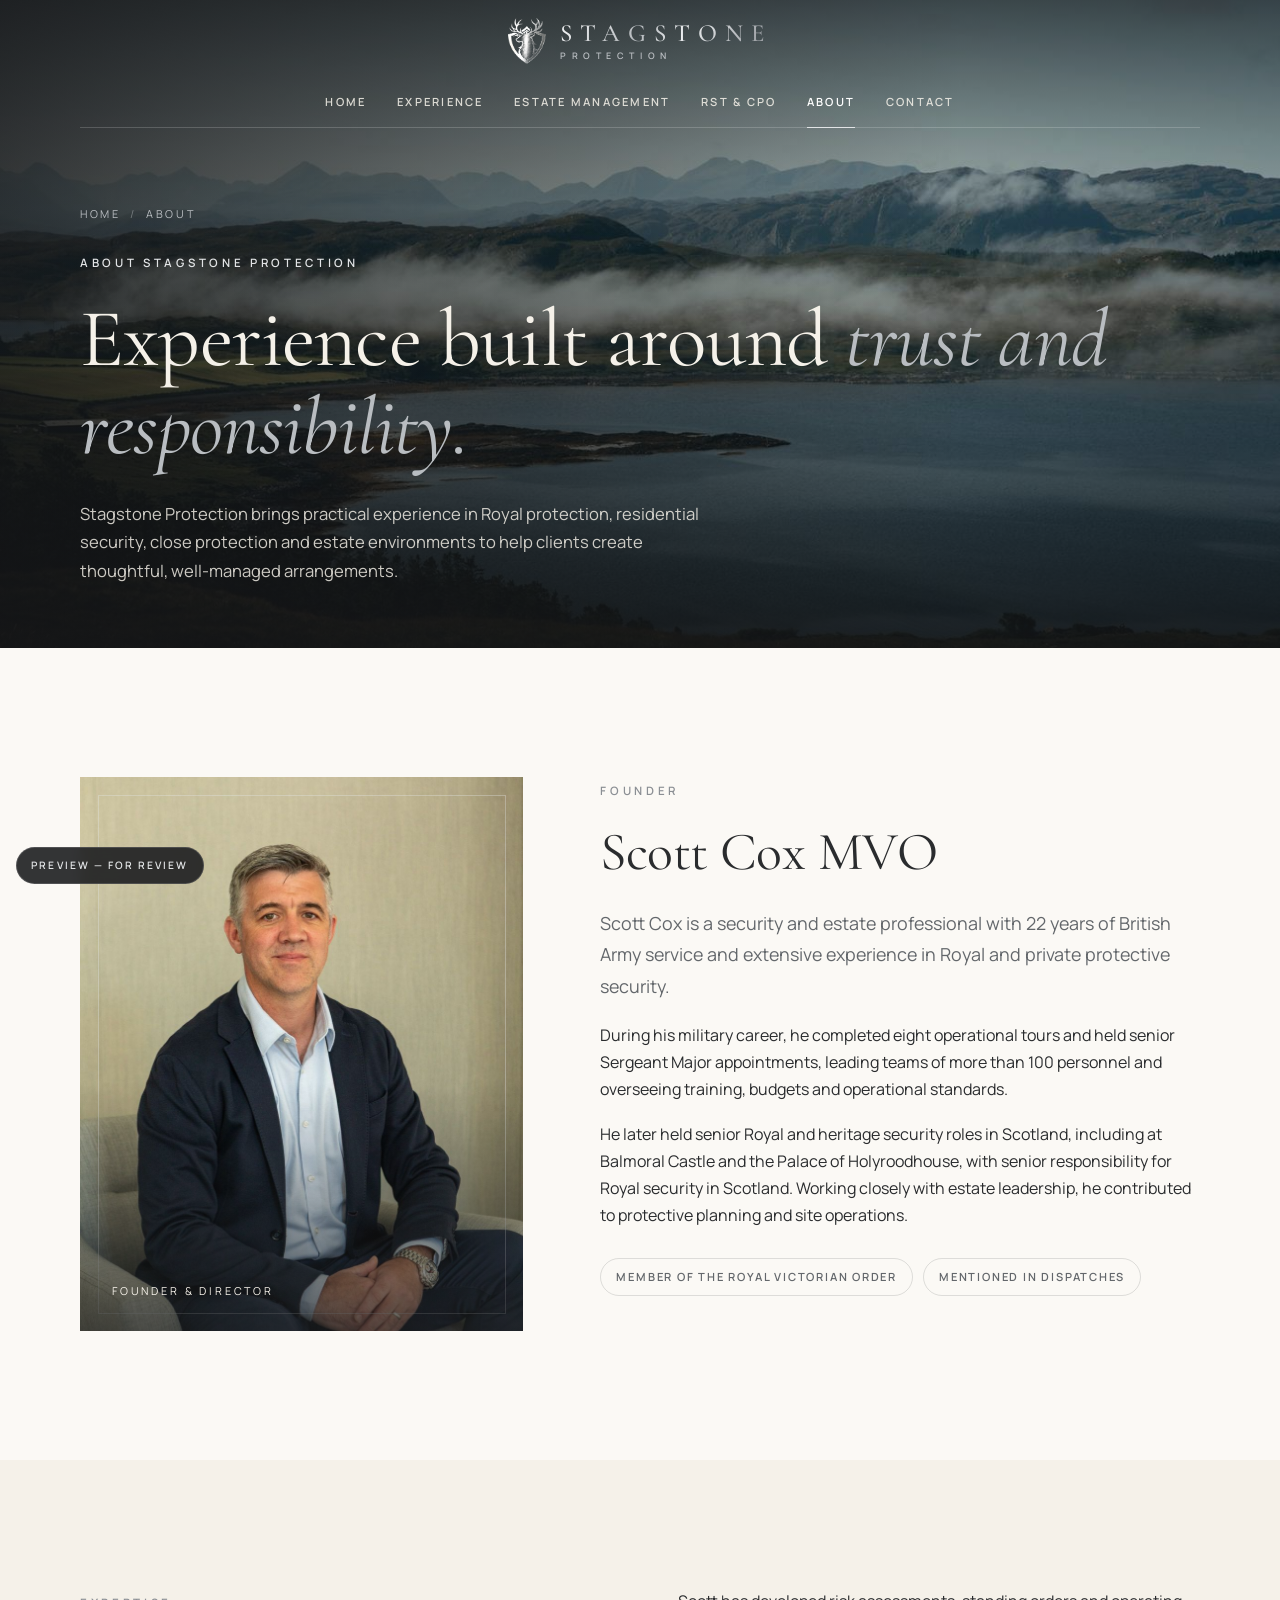
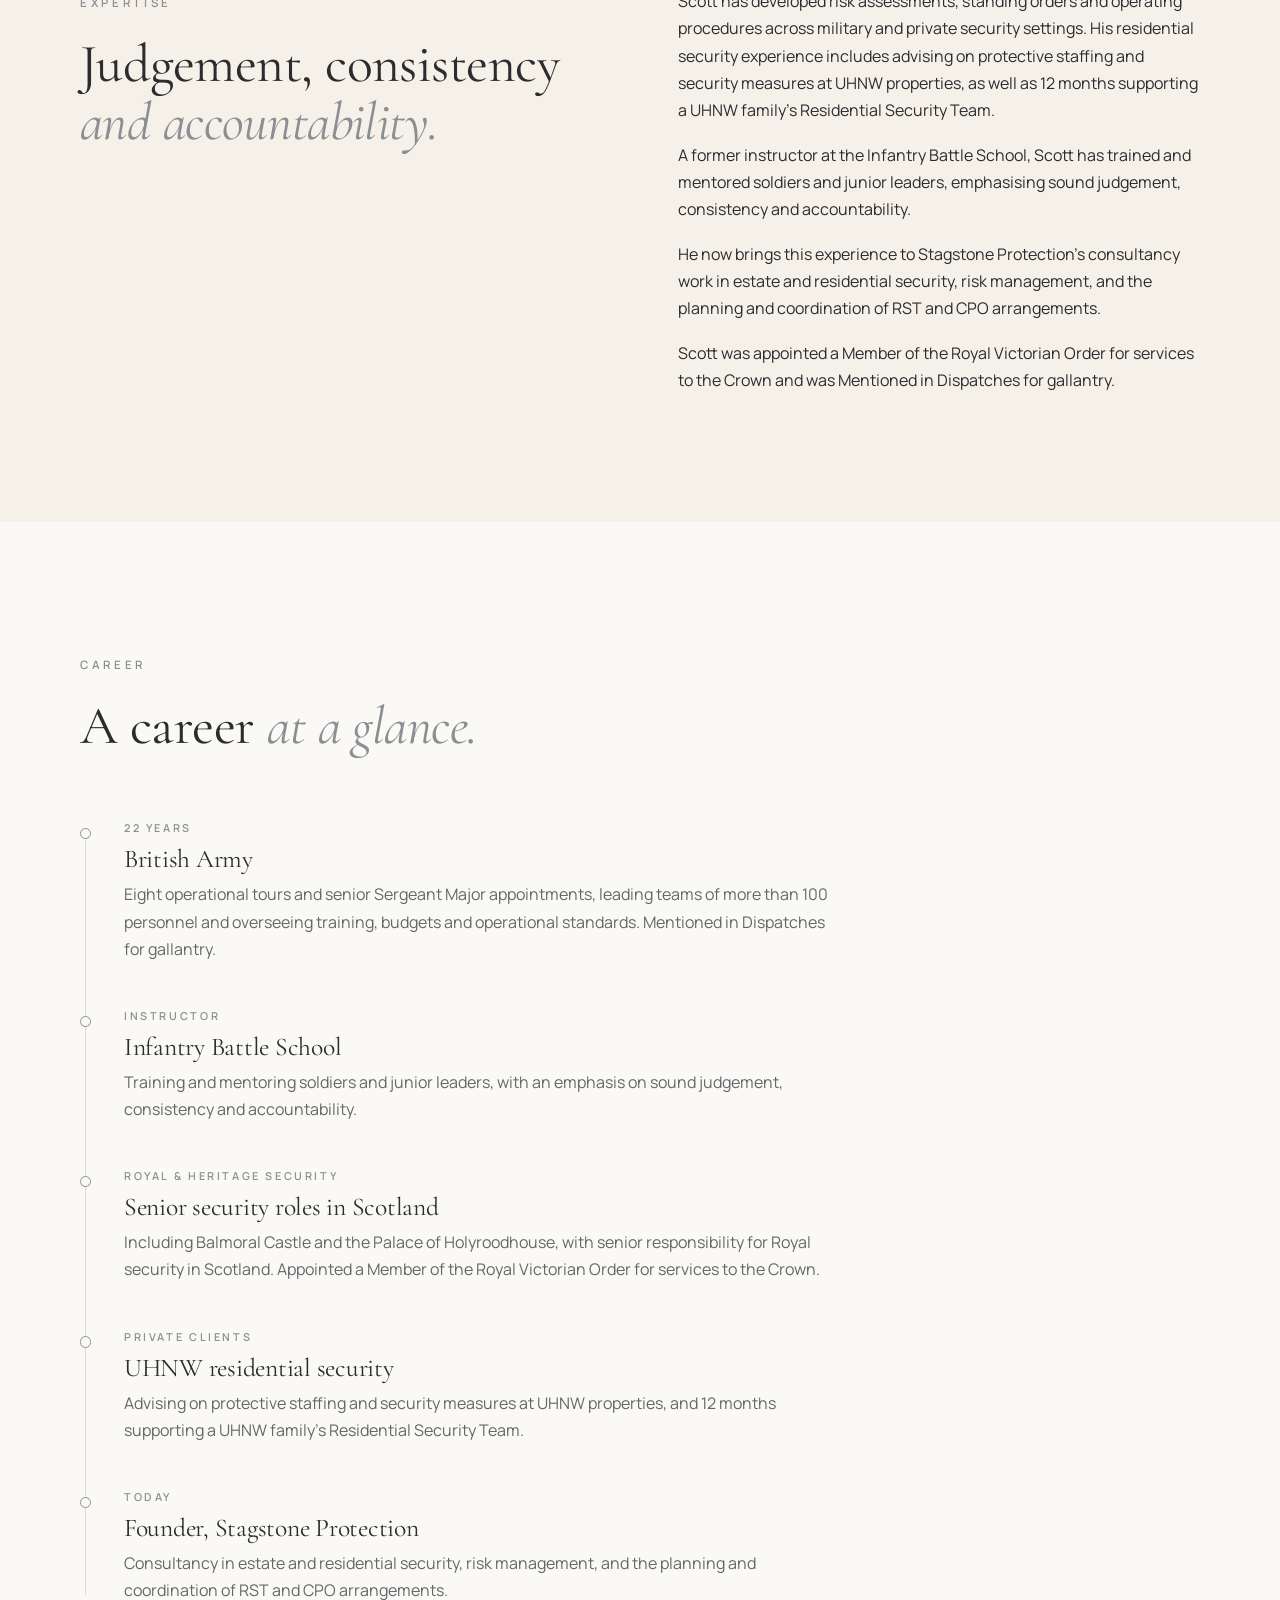
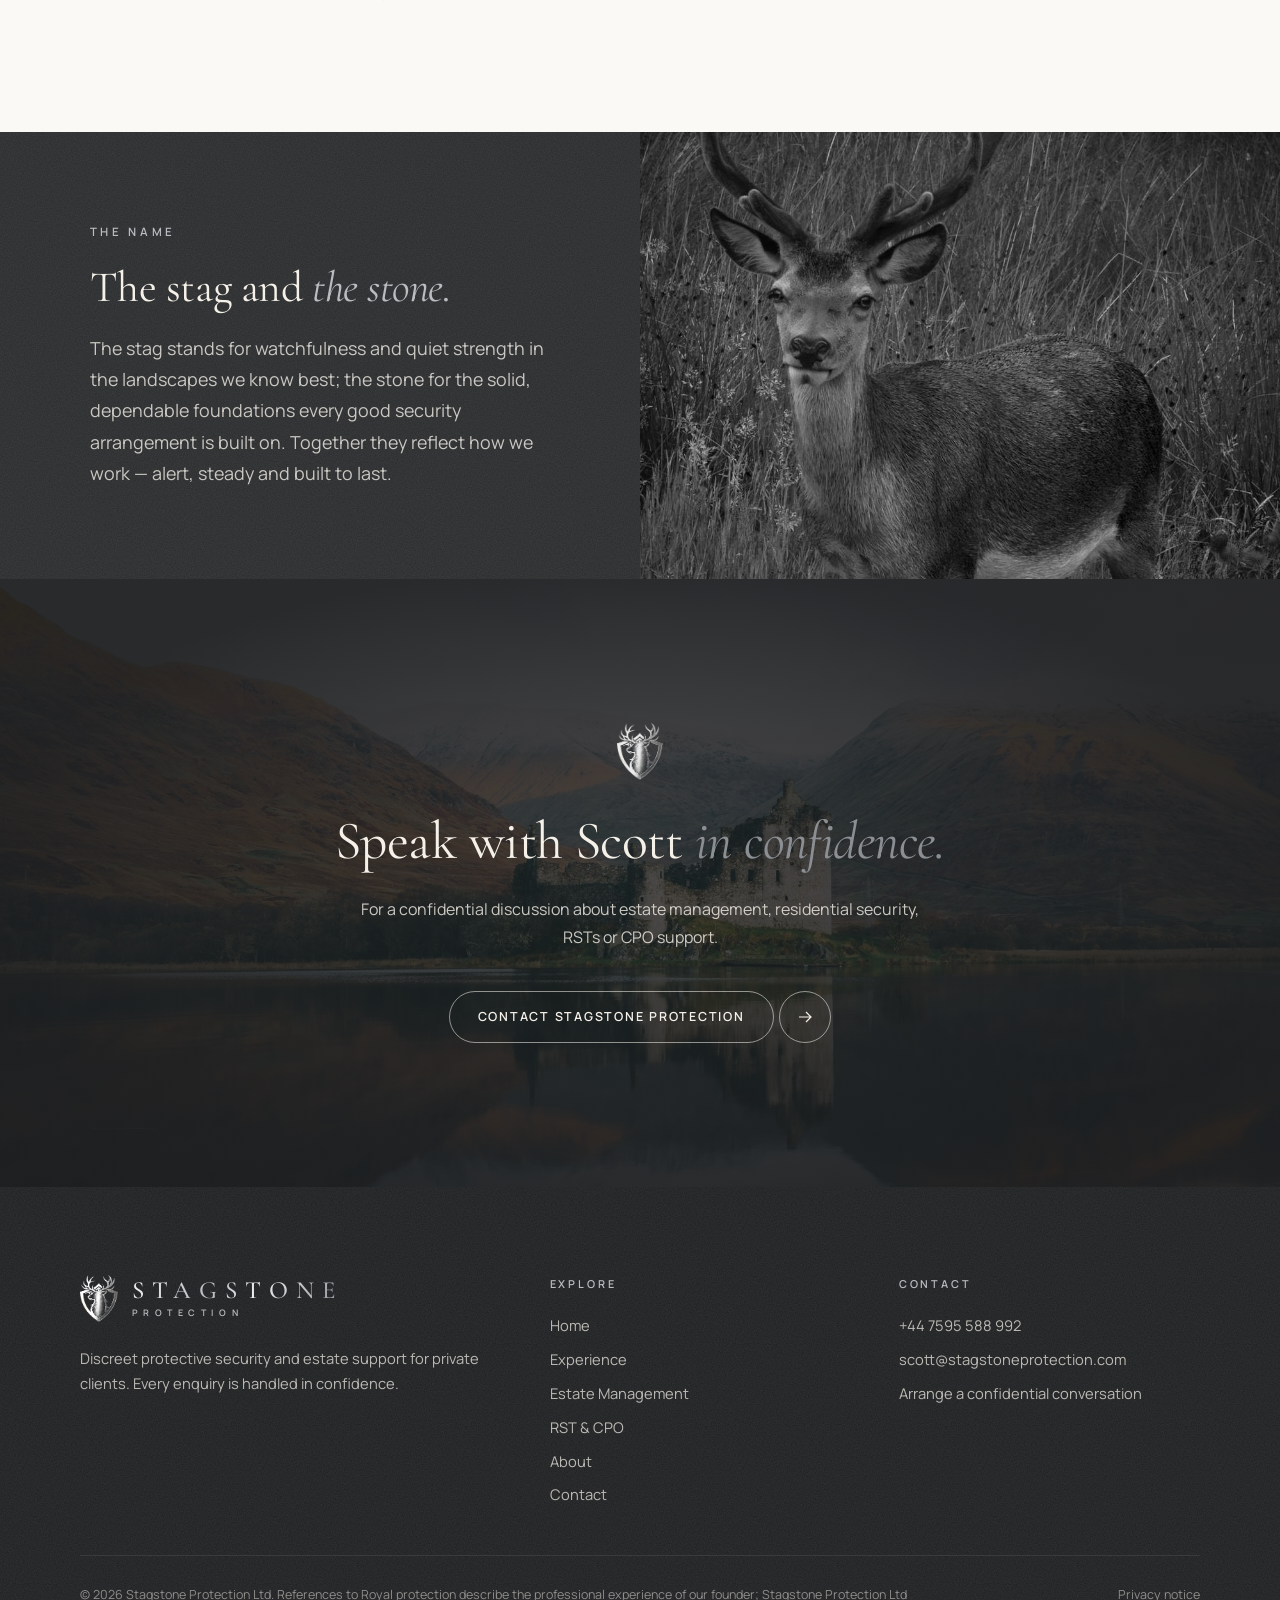
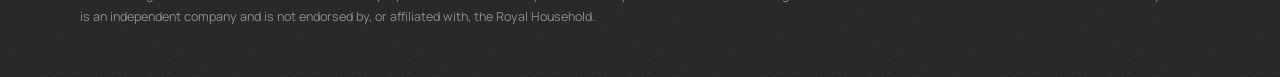
==== about/index.html @ ab77f959 "Stagstone Protection website - initial preview Static, no-build site: Home, Experience, Estate Manag" ====
<!doctype html>
<html lang="en-GB" data-root="../" data-page="about">
<head>
  <meta charset="utf-8">
  <meta name="viewport" content="width=device-width, initial-scale=1">
  <title>About Scott Cox MVO, Founder | Stagstone Protection</title>
  <meta name="description" content="Scott Cox MVO founded Stagstone Protection after 22 years of British Army service and senior Royal and heritage security roles in Scotland.">
  <meta name="robots" content="noindex, nofollow"><!-- preview only: remove at launch -->
  <link rel="canonical" href="https://stagstoneprotection.com/about/">
  <meta name="theme-color" content="#1d1f21">
  <meta property="og:title" content="About | Stagstone Protection">
  <meta property="og:image" content="../assets/img/scott-cox.jpg">
  <link rel="icon" type="image/png" sizes="32x32" href="../assets/img/favicon-32.png">
  <link rel="apple-touch-icon" href="../assets/img/apple-touch-icon.png">
  <link rel="stylesheet" href="../assets/css/styles.css">
  <script src="../assets/js/site.js" defer></script>
</head>
<body>
<main id="main">

  <section class="page-hero">
    <div class="page-hero__media"><img src="../assets/img/highland-loch.jpg" alt="Mist lying over a Highland loch and hills" width="1400" height="935" fetchpriority="high"></div>
    <div class="container page-hero__content">
      <ol class="breadcrumb"><li><a href="../">Home</a></li><li>About</li></ol>
      <span class="eyebrow">About Stagstone Protection</span>
      <h1>Experience built around <em>trust and responsibility.</em></h1>
      <p>Stagstone Protection brings practical experience in Royal protection, residential security, close protection and estate environments to help clients create thoughtful, well-managed arrangements.</p>
    </div>
  </section>

  <!-- FOUNDER -->
  <section class="section" aria-labelledby="founder-title">
    <div class="container founder">
      <div class="founder__visual founder__visual--portrait reveal">
        <img class="founder__photo" src="../assets/img/scott-cox.jpg" alt="Portrait of Scott Cox MVO, founder of Stagstone Protection" width="896" height="1344" loading="lazy">
        <span class="founder__caption">Founder &amp; Director</span>
      </div>
      <div class="reveal" data-delay="1">
        <span class="eyebrow">Founder</span>
        <h2 id="founder-title">Scott Cox MVO</h2>
        <p class="lead">Scott Cox is a security and estate professional with 22 years of British Army service and extensive experience in Royal and private protective security.</p>
        <p>During his military career, he completed eight operational tours and held senior Sergeant Major appointments, leading teams of more than 100 personnel and overseeing training, budgets and operational standards.</p>
        <p>He later held senior Royal and heritage security roles in Scotland, including at Balmoral Castle and the Palace of Holyroodhouse, with senior responsibility for Royal security in Scotland. Working closely with estate leadership, he contributed to protective planning and site operations.</p>
        <ul class="honours" aria-label="Honours">
          <li>Member of the Royal Victorian Order</li>
          <li>Mentioned in Dispatches</li>
        </ul>
      </div>
    </div>
  </section>

  <section class="section section--ivory">
    <div class="container grid-2">
      <div class="reveal">
        <span class="eyebrow">Expertise</span>
        <h2>Judgement, consistency <em>and accountability.</em></h2>
      </div>
      <div class="reveal" data-delay="1">
        <p>Scott has developed risk assessments, standing orders and operating procedures across military and private security settings. His residential security experience includes advising on protective staffing and security measures at UHNW properties, as well as 12 months supporting a UHNW family’s Residential Security Team.</p>
        <p>A former instructor at the Infantry Battle School, Scott has trained and mentored soldiers and junior leaders, emphasising sound judgement, consistency and accountability.</p>
        <p>He now brings this experience to Stagstone Protection’s consultancy work in estate and residential security, risk management, and the planning and coordination of RST and CPO arrangements.</p>
        <p>Scott was appointed a Member of the Royal Victorian Order for services to the Crown and was Mentioned in Dispatches for gallantry.</p>
      </div>
    </div>
  </section>

  <!-- CAREER -->
  <section class="section" aria-labelledby="career-title">
    <div class="container">
      <div class="section-head reveal">
        <span class="eyebrow">Career</span>
        <h2 id="career-title">A career <em>at a glance.</em></h2>
      </div>
      <ol class="timeline">
        <li class="reveal">
          <span class="timeline__tag">22 years</span>
          <h3>British Army</h3>
          <p>Eight operational tours and senior Sergeant Major appointments, leading teams of more than 100 personnel and overseeing training, budgets and operational standards. Mentioned in Dispatches for gallantry.</p>
        </li>
        <li class="reveal">
          <span class="timeline__tag">Instructor</span>
          <h3>Infantry Battle School</h3>
          <p>Training and mentoring soldiers and junior leaders, with an emphasis on sound judgement, consistency and accountability.</p>
        </li>
        <li class="reveal">
          <span class="timeline__tag">Royal &amp; heritage security</span>
          <h3>Senior security roles in Scotland</h3>
          <p>Including Balmoral Castle and the Palace of Holyroodhouse, with senior responsibility for Royal security in Scotland. Appointed a Member of the Royal Victorian Order for services to the Crown.</p>
        </li>
        <li class="reveal">
          <span class="timeline__tag">Private clients</span>
          <h3>UHNW residential security</h3>
          <p>Advising on protective staffing and security measures at UHNW properties, and 12 months supporting a UHNW family’s Residential Security Team.</p>
        </li>
        <li class="reveal">
          <span class="timeline__tag">Today</span>
          <h3>Founder, Stagstone Protection</h3>
          <p>Consultancy in estate and residential security, risk management, and the planning and coordination of RST and CPO arrangements.</p>
        </li>
      </ol>
    </div>
  </section>

  <!-- THE NAME -->
  <section aria-labelledby="name-title">
    <div class="split split--reverse reveal">
      <div class="split__media"><img src="../assets/img/stag.jpg" alt="A red deer stag standing in long grass, in black and white" width="1000" height="1436" loading="lazy"></div>
      <div class="split__panel split__panel--dark on-dark">
        <span class="eyebrow">The name</span>
        <h2 id="name-title">The stag and <em>the stone.</em></h2>
        <p class="lead">The stag stands for watchfulness and quiet strength in the landscapes we know best; the stone for the solid, dependable foundations every good security arrangement is built on. Together they reflect how we work — alert, steady and built to last.</p>
      </div>
    </div>
  </section>

  <section class="cta-band">
    <div class="cta-band__media"><img src="../assets/img/scottish-castle-loch.jpg" alt="" width="2000" height="1333" loading="lazy"></div>
    <div class="container reveal">
      <img class="cta-band__mark" src="../assets/img/stagstone-mark-light.png" alt="" width="210" height="258">
      <h2>Speak with Scott <em>in confidence.</em></h2>
      <p>For a confidential discussion about estate management, residential security, RSTs or CPO support.</p>
      <a class="btn btn--light" href="../contact/"><span class="btn__label">Contact Stagstone Protection</span></a>
    </div>
  </section>

</main>
</body>
</html>
---- assets/css/styles.css ----
/* ==========================================================================
   Stagstone Protection — site styles
   Palette: charcoal, ivory and silver (taken from the brand signature/cards)
   ========================================================================== */

/* ---------- Fonts (self-hosted, SIL Open Font Licence) ---------- */
@font-face { font-family: "Cormorant Garamond"; font-style: normal; font-weight: 400; font-display: swap; src: url("../fonts/cormorantgaramond-400-normal.woff2") format("woff2"); }
@font-face { font-family: "Cormorant Garamond"; font-style: normal; font-weight: 500; font-display: swap; src: url("../fonts/cormorantgaramond-500-normal.woff2") format("woff2"); }
@font-face { font-family: "Cormorant Garamond"; font-style: normal; font-weight: 600; font-display: swap; src: url("../fonts/cormorantgaramond-600-normal.woff2") format("woff2"); }
@font-face { font-family: "Cormorant Garamond"; font-style: italic; font-weight: 400; font-display: swap; src: url("../fonts/cormorantgaramond-400-italic.woff2") format("woff2"); }
@font-face { font-family: "Cormorant Garamond"; font-style: italic; font-weight: 500; font-display: swap; src: url("../fonts/cormorantgaramond-500-italic.woff2") format("woff2"); }
@font-face { font-family: "Manrope"; font-style: normal; font-weight: 300 700; font-display: swap; src: url("../fonts/manrope-300-700-normal.woff2") format("woff2"); }

/* ---------- Design tokens ---------- */
:root {
  --charcoal: #292b2d;        /* brand charcoal */
  --charcoal-deep: #1d1f21;
  --charcoal-soft: #34373a;
  --ivory: #f5f1e9;
  --ivory-deep: #ebe5d9;
  --paper: #fbf9f5;
  --silver: #b9bdc1;
  --silver-light: #e2e4e6;
  --silver-dark: #8b8f94;
  --text: #2a2c2e;
  --text-muted: #63676b;
  --line: rgba(41, 43, 45, 0.14);
  --line-light: rgba(255, 255, 255, 0.18);
  --silver-sheen: linear-gradient(120deg, #f4f5f6 0%, #b6babe 38%, #eceef0 58%, #8f9398 100%);
  /* Fine grain, echoing the textured charcoal card stock */
  --grain: url("data:image/svg+xml,%3Csvg xmlns='http://www.w3.org/2000/svg' width='240' height='240'%3E%3Cfilter id='n'%3E%3CfeTurbulence type='fractalNoise' baseFrequency='0.85' numOctaves='3' stitchTiles='stitch'/%3E%3CfeColorMatrix values='0 0 0 0 1 0 0 0 0 1 0 0 0 0 1 0.09 0 0 0 0'/%3E%3C/filter%3E%3Crect width='100%25' height='100%25' filter='url(%23n)'/%3E%3C/svg%3E");

  --serif: "Cormorant Garamond", "Iowan Old Style", Georgia, serif;
  --sans: "Manrope", "Segoe UI", system-ui, -apple-system, sans-serif;

  --container: 1200px;
  --gutter: clamp(1.25rem, 4vw, 2.5rem);
  --section: clamp(4.5rem, 10vw, 8.5rem);
  --radius: 2px;
  --ease: cubic-bezier(0.22, 0.61, 0.36, 1);
  --header-h: 116px;
}

/* ---------- Base ---------- */
*, *::before, *::after { box-sizing: border-box; }
html { -webkit-text-size-adjust: 100%; scroll-behavior: smooth; }
body {
  margin: 0;
  font-family: var(--sans);
  font-size: 1rem;
  line-height: 1.7;
  font-weight: 400;
  color: var(--text);
  background: var(--paper);
  -webkit-font-smoothing: antialiased;
  text-rendering: optimizeLegibility;
}
img { max-width: 100%; display: block; height: auto; }
a { color: inherit; text-decoration-thickness: 1px; text-underline-offset: 0.2em; }
p { margin: 0 0 1.1em; }
p:last-child { margin-bottom: 0; }
ul, ol { margin: 0; padding: 0; }
:focus-visible { outline: 2px solid var(--silver-dark); outline-offset: 3px; }

.skip-link {
  position: absolute; left: 1rem; top: -100px; z-index: 1000;
  background: var(--ivory); color: var(--charcoal); padding: 0.75rem 1rem;
}
.skip-link:focus { top: 1rem; }
.visually-hidden { position: absolute !important; width: 1px; height: 1px; overflow: hidden; clip: rect(0 0 0 0); white-space: nowrap; }

/* ---------- Typography ---------- */
h1, h2, h3, h4 {
  font-family: var(--serif);
  font-weight: 400;
  line-height: 1.08;
  letter-spacing: -0.01em;
  margin: 0 0 0.5em;
  color: inherit;
  font-variant-numeric: lining-nums;
}
.stat__value, .step::before, .feature__num, .timeline__tag, .contact-list a { font-variant-numeric: lining-nums; }
h1 { font-size: clamp(2.75rem, 6.4vw, 5.5rem); }
h2 { font-size: clamp(2.1rem, 4.2vw, 3.5rem); }
h3 { font-size: clamp(1.5rem, 2.2vw, 1.9rem); line-height: 1.2; }
h4 { font-size: 1.3rem; }
em, .accent { font-style: italic; }
h1 em, h2 em, h3 em { color: var(--silver-dark); }
.on-dark h1 em, .on-dark h2 em, .on-dark h3 em, .hero h1 em, .page-hero h1 em { color: var(--silver); }

.eyebrow {
  display: inline-block;
  font-family: var(--sans);
  font-size: 0.72rem;
  font-weight: 600;
  letter-spacing: 0.32em;
  text-transform: uppercase;
  color: var(--silver-dark);
  margin-bottom: 1.4rem;
}
.on-dark .eyebrow { color: var(--silver); }
.lead { font-size: clamp(1.08rem, 1.4vw, 1.2rem); line-height: 1.75; color: var(--text-muted); }
.on-dark .lead, .on-dark p { color: rgba(245, 241, 233, 0.78); }
.statement {
  font-family: var(--serif);
  font-size: clamp(1.75rem, 3.3vw, 2.75rem);
  line-height: 1.25;
  max-width: 22em;
  margin: 0 auto;
}
.statement em { color: var(--silver-dark); }

/* ---------- Layout ---------- */
.container { width: 100%; max-width: var(--container); margin: 0 auto; padding: 0 var(--gutter); }
.container--narrow { max-width: 860px; }
.section { padding: var(--section) 0; }
.section--tight { padding: calc(var(--section) * 0.6) 0; }
.section--ivory { background: var(--ivory); }
.section--dark { background: var(--grain), var(--charcoal); color: var(--ivory); }
.section--deep { background: var(--grain), var(--charcoal-deep); color: var(--ivory); }
.center { text-align: center; }
.section-head { max-width: 760px; margin-bottom: clamp(2.5rem, 5vw, 4rem); }
.section-head.center { margin-left: auto; margin-right: auto; }
.rule { width: 56px; height: 1px; background: var(--silver-dark); border: 0; margin: 2rem 0; }
.center .rule { margin-left: auto; margin-right: auto; }

/* ---------- Buttons ---------- */
.btn {
  --btn-fg: var(--charcoal);
  --btn-line: rgba(41, 43, 45, 0.45);
  display: inline-flex; align-items: center; gap: 0.35rem;
  font-family: var(--sans); font-size: 0.78rem; font-weight: 600; letter-spacing: 0.14em; text-transform: uppercase;
  color: var(--btn-fg); text-decoration: none; cursor: pointer;
  background: none; border: 0; padding: 0;
}
.btn__label {
  display: inline-flex; align-items: center; min-height: 52px; padding: 0 1.75rem;
  border: 1px solid var(--btn-line); border-radius: 999px;
  transition: background 0.35s var(--ease), color 0.35s var(--ease), border-color 0.35s var(--ease);
}
.btn__icon {
  display: inline-grid; place-items: center; width: 52px; height: 52px; flex: none;
  border: 1px solid var(--btn-line); border-radius: 50%;
  transition: transform 0.45s var(--ease), background 0.35s var(--ease), border-color 0.35s var(--ease);
}
.btn__icon svg { width: 14px; height: 14px; transition: transform 0.45s var(--ease); }
.btn:hover .btn__label, .btn:focus-visible .btn__label { background: var(--btn-fg); color: var(--paper); border-color: var(--btn-fg); }
.btn:hover .btn__icon svg, .btn:focus-visible .btn__icon svg { transform: rotate(-45deg); }
.btn--light { --btn-fg: var(--ivory); --btn-line: rgba(245, 241, 233, 0.55); }
.btn--light:hover .btn__label, .btn--light:focus-visible .btn__label { color: var(--charcoal); }
.btn--solid .btn__label { background: var(--charcoal); color: var(--ivory); border-color: var(--charcoal); }
.btn--solid:hover .btn__label { background: var(--charcoal-soft); }

.link-arrow {
  display: inline-flex; align-items: center; gap: 0.6rem;
  font-size: 0.75rem; font-weight: 600; letter-spacing: 0.18em; text-transform: uppercase; text-decoration: none;
}
.link-arrow svg { width: 13px; height: 13px; transition: transform 0.4s var(--ease); }
.link-arrow:hover svg { transform: translateX(4px); }

/* ---------- Header ---------- */
.site-header {
  position: fixed; inset: 0 0 auto 0; z-index: 100;
  color: var(--ivory);
  transition: background 0.45s var(--ease), box-shadow 0.45s var(--ease), transform 0.45s var(--ease);
}
.site-header__inner {
  max-width: var(--container); margin: 0 auto; padding: 1.1rem var(--gutter) 0;
  display: flex; flex-direction: column; align-items: center;
  transition: padding 0.45s var(--ease);
}
.brand { display: inline-flex; align-items: center; gap: 0.85rem; text-decoration: none; color: inherit; }
.brand__mark { width: 38px; height: auto; transition: width 0.45s var(--ease); }
.brand__text { display: flex; flex-direction: column; line-height: 1; }
.brand__name {
  font-family: var(--serif); font-size: 1.55rem; font-weight: 500; letter-spacing: 0.32em;
  background: var(--silver-sheen); -webkit-background-clip: text; background-clip: text; color: transparent;
}
.brand__sub { font-size: 0.56rem; font-weight: 600; letter-spacing: 0.62em; margin-top: 0.4rem; color: var(--silver); }

.primary-nav { width: 100%; margin-top: 0.9rem; border-bottom: 1px solid var(--line-light); transition: margin 0.45s var(--ease), border-color 0.45s var(--ease); }
.primary-nav ul { list-style: none; display: flex; justify-content: center; gap: clamp(1rem, 2.4vw, 2.4rem); }
.primary-nav a {
  position: relative; display: block; padding: 0.85rem 0 1rem;
  font-size: 0.7rem; font-weight: 600; letter-spacing: 0.2em; text-transform: uppercase; text-decoration: none;
  color: rgba(245, 241, 233, 0.86); transition: color 0.3s;
}
.primary-nav a::after {
  content: ""; position: absolute; left: 0; right: 0; bottom: -1px; height: 1px;
  background: var(--silver-light); transform: scaleX(0); transition: transform 0.4s var(--ease);
}
.primary-nav a:hover, .primary-nav a[aria-current="page"] { color: #fff; }
.primary-nav a:hover::after, .primary-nav a[aria-current="page"]::after { transform: scaleX(1); }

.site-header.is-scrolled { background: rgba(29, 31, 33, 0.96); box-shadow: 0 1px 0 rgba(255,255,255,0.06); backdrop-filter: blur(10px); }
.site-header.is-scrolled .site-header__inner { padding-top: 0.7rem; }
.site-header.is-scrolled .brand__mark { width: 30px; }
.site-header.is-scrolled .primary-nav { margin-top: 0.4rem; border-color: transparent; }
.site-header.is-scrolled .primary-nav a { padding: 0.6rem 0 0.8rem; }

.nav-toggle {
  display: none; position: absolute; right: var(--gutter); top: 1.35rem;
  width: 46px; height: 46px; border-radius: 50%; border: 1px solid var(--line-light);
  background: transparent; color: inherit; cursor: pointer;
}
.nav-toggle span { display: block; width: 18px; height: 1px; background: currentColor; margin: 5px auto; transition: transform 0.35s var(--ease), opacity 0.2s; }
.nav-open .nav-toggle span:nth-child(1) { transform: translateY(6px) rotate(45deg); }
.nav-open .nav-toggle span:nth-child(2) { opacity: 0; }
.nav-open .nav-toggle span:nth-child(3) { transform: translateY(-6px) rotate(-45deg); }

@media (max-width: 960px) {
  .site-header__inner { flex-direction: row; justify-content: space-between; padding-top: 1rem; padding-bottom: 1rem; }
  .site-header.is-scrolled .site-header__inner { padding-bottom: 0.7rem; }
  .brand__name { font-size: 1.25rem; letter-spacing: 0.26em; }
  .brand__sub { font-size: 0.5rem; letter-spacing: 0.5em; }
  .nav-toggle { display: block; position: static; }
  .primary-nav {
    position: fixed; inset: 0; z-index: -1; margin: 0; border: 0;
    background: var(--charcoal-deep);
    display: grid; place-items: center;
    opacity: 0; visibility: hidden; transition: opacity 0.4s var(--ease), visibility 0.4s;
  }
  .primary-nav ul { flex-direction: column; align-items: center; gap: 0.4rem; }
  .primary-nav a { font-family: var(--serif); font-size: 2rem; font-weight: 400; letter-spacing: 0.01em; text-transform: none; padding: 0.4rem 0 !important; }
  .primary-nav a::after { display: none; }
  .nav-open .primary-nav { opacity: 1; visibility: visible; }
  .nav-open { overflow: hidden; }
  .nav-open .site-header { background: transparent; box-shadow: none; backdrop-filter: none; }
}

/* ---------- Hero (home) ---------- */
.hero {
  position: relative; min-height: 100svh; display: flex; align-items: flex-end;
  color: var(--ivory); overflow: hidden; background: var(--charcoal-deep);
}
.hero__media, .page-hero__media { position: absolute; inset: 0; }
.hero__media img, .page-hero__media img { width: 100%; height: 100%; object-fit: cover; }
.hero__media img { animation: slow-zoom 22s var(--ease) both; }
.hero::after, .page-hero::after {
  content: ""; position: absolute; inset: 0;
  background:
    linear-gradient(180deg, rgba(20,21,23,0.72) 0%, rgba(20,21,23,0.18) 32%, rgba(20,21,23,0.25) 55%, rgba(20,21,23,0.88) 100%),
    linear-gradient(90deg, rgba(20,21,23,0.78) 0%, rgba(20,21,23,0.35) 45%, rgba(20,21,23,0) 75%);
}
.hero .eyebrow, .page-hero .eyebrow { color: var(--silver-light); }
.hero__content {
  position: relative; z-index: 1; width: 100%;
  padding-top: calc(var(--header-h) + 3rem); padding-bottom: clamp(3.5rem, 9vh, 6.5rem);
  display: grid; grid-template-columns: minmax(0, 1fr) auto; align-items: end; gap: 2.5rem;
}
.hero h1 { max-width: 13em; margin-bottom: 0.4em; }
.hero__text { max-width: 36rem; font-size: clamp(1rem, 1.3vw, 1.12rem); color: rgba(245, 241, 233, 0.82); margin-bottom: 2.4rem; }
.hero__scroll {
  display: flex; flex-direction: column; align-items: center; gap: 0.8rem;
  font-size: 0.62rem; letter-spacing: 0.3em; text-transform: uppercase; color: rgba(245,241,233,0.7); text-decoration: none;
  writing-mode: vertical-rl;
}
.hero__scroll::after { content: ""; width: 1px; height: 64px; background: linear-gradient(var(--silver), transparent); animation: scroll-cue 2.4s var(--ease) infinite; }
@keyframes slow-zoom { from { transform: scale(1.12); } to { transform: scale(1); } }
@keyframes scroll-cue { 0% { transform: scaleY(0); transform-origin: top; } 50% { transform: scaleY(1); transform-origin: top; } 51% { transform-origin: bottom; } 100% { transform: scaleY(0); transform-origin: bottom; } }
@media (max-width: 720px) { .hero__scroll { display: none; } .hero__content { grid-template-columns: 1fr; } }

/* ---------- Page hero (inner pages) ---------- */
.page-hero {
  position: relative; min-height: clamp(460px, 72vh, 720px);
  display: flex; align-items: flex-end; color: var(--ivory); background: var(--charcoal-deep); overflow: hidden;
}
.page-hero__content { position: relative; z-index: 1; width: 100%; padding-top: calc(var(--header-h) + 3rem); padding-bottom: clamp(3rem, 7vh, 5rem); }
.page-hero h1 { max-width: 14em; margin-bottom: 0.35em; }
.page-hero p { max-width: 40rem; color: rgba(245, 241, 233, 0.82); font-size: clamp(1rem, 1.3vw, 1.12rem); }
.breadcrumb { list-style: none; display: flex; gap: 0.6rem; font-size: 0.68rem; letter-spacing: 0.24em; text-transform: uppercase; color: var(--silver); margin-bottom: 1.5rem; }
.breadcrumb a { text-decoration: none; }
.breadcrumb a:hover { color: #fff; }
.breadcrumb li + li::before { content: "/"; margin-right: 0.6rem; opacity: 0.5; }

/* ---------- Credentials strip ---------- */
.stats { display: grid; grid-template-columns: repeat(4, 1fr); border-top: 1px solid var(--line); border-bottom: 1px solid var(--line); margin-top: clamp(3rem, 6vw, 5rem); }
.stat { padding: 2rem 1.25rem; text-align: center; }
.stat + .stat { border-left: 1px solid var(--line); }
.stat__value { display: block; font-family: var(--serif); font-size: clamp(2.4rem, 4.5vw, 3.6rem); line-height: 1; color: var(--charcoal); }
.stat__label { display: block; margin-top: 0.75rem; font-size: 0.7rem; font-weight: 600; letter-spacing: 0.2em; text-transform: uppercase; color: var(--text-muted); }
@media (max-width: 760px) { .stats { grid-template-columns: repeat(2, 1fr); } .stat:nth-child(3) { border-left: 0; } .stat:nth-child(n+3) { border-top: 1px solid var(--line); } }

/* ---------- Split (image + panel) ---------- */
.split { display: grid; grid-template-columns: 1fr 1fr; align-items: stretch; }
.split__media { position: relative; min-height: 420px; overflow: hidden; }
.split__media img { position: absolute; inset: 0; width: 100%; height: 100%; object-fit: cover; transition: transform 1.4s var(--ease); }
.split:hover .split__media img { transform: scale(1.03); }
.split__panel { background: var(--ivory); padding: clamp(2.5rem, 7vw, 6rem); display: flex; flex-direction: column; justify-content: center; }
.split__panel--dark { background: var(--grain), var(--charcoal); color: var(--ivory); }
.split--reverse .split__media { order: 2; }
.split h2 { font-size: clamp(2rem, 3.4vw, 2.9rem); }
@media (max-width: 860px) { .split { grid-template-columns: 1fr; } .split--reverse .split__media { order: 0; } .split__media { min-height: 320px; } }

/* ---------- Service cards ---------- */
.cards { display: grid; grid-template-columns: repeat(4, 1fr); gap: 1.25rem; }
.card {
  position: relative; display: flex; flex-direction: column; justify-content: flex-end;
  aspect-ratio: 3 / 4.1; overflow: hidden; color: var(--ivory); text-decoration: none; background: var(--charcoal);
}
.card img { position: absolute; inset: 0; width: 100%; height: 100%; object-fit: cover; transition: transform 1.2s var(--ease), filter 0.8s; filter: saturate(0.8); }
.card::after { content: ""; position: absolute; inset: 0; background: linear-gradient(180deg, rgba(20,21,23,0.05) 20%, rgba(20,21,23,0.55) 55%, rgba(20,21,23,0.93) 100%); transition: background 0.6s var(--ease); }
.card__body { position: relative; z-index: 1; padding: 1.75rem 1.5rem; }
.card__num { display: block; font-size: 0.68rem; letter-spacing: 0.28em; color: var(--silver); margin-bottom: 0.75rem; }
.card h3 { font-size: clamp(1.45rem, 1.9vw, 1.75rem); margin-bottom: 0.4rem; }
.card p { font-size: 0.9rem; line-height: 1.6; color: rgba(245, 241, 233, 0.78); max-height: 0; opacity: 0; overflow: hidden; transition: max-height 0.6s var(--ease), opacity 0.5s, margin 0.5s; margin: 0; }
.card .link-arrow { margin-top: 1rem; color: var(--silver-light); }
.card:hover img, .card:focus-visible img { transform: scale(1.06); filter: saturate(1); }
.card:hover::after, .card:focus-visible::after { background: linear-gradient(180deg, rgba(20,21,23,0.2) 0%, rgba(20,21,23,0.94) 100%); }
.card:hover p, .card:focus-visible p { max-height: 10rem; opacity: 1; margin-top: 0.4rem; }
@media (max-width: 1080px) { .cards { grid-template-columns: repeat(2, 1fr); } }
@media (max-width: 560px) { .cards { grid-template-columns: 1fr; } .card { aspect-ratio: 4 / 3.6; } }
@media (hover: none) { .card p { max-height: none; opacity: 1; margin-top: 0.4rem; } }

/* ---------- Process steps ---------- */
.steps { list-style: none; display: grid; grid-template-columns: repeat(4, 1fr); gap: 0; counter-reset: step; }
.step { padding: 2.25rem 1.75rem 0 0; border-top: 1px solid var(--line-light); position: relative; }
.step::before {
  counter-increment: step; content: "0" counter(step);
  display: block; font-family: var(--serif); font-size: 3rem; line-height: 1; margin-bottom: 1.25rem;
  background: var(--silver-sheen); -webkit-background-clip: text; background-clip: text; color: transparent;
}
.step::after { content: ""; position: absolute; top: -4px; left: 0; width: 7px; height: 7px; border-radius: 50%; background: var(--silver); }
.step h3 { font-size: 1.6rem; margin-bottom: 0.6rem; }
.step p { font-size: 0.94rem; color: rgba(245, 241, 233, 0.72); }
.section--ivory .step, .section:not(.section--dark):not(.section--deep) .step { border-color: var(--line); }
.section:not(.section--dark):not(.section--deep) .step p { color: var(--text-muted); }
.section:not(.section--dark):not(.section--deep) .step::before { background: none; color: var(--silver-dark); }
@media (max-width: 960px) { .steps { grid-template-columns: repeat(2, 1fr); row-gap: 2.5rem; } }
@media (max-width: 560px) { .steps { grid-template-columns: 1fr; } }

/* ---------- Principles / feature list ---------- */
.principles { display: grid; grid-template-columns: repeat(4, 1fr); gap: clamp(1.5rem, 3vw, 3rem); }
.principle svg { width: 34px; height: 34px; stroke: var(--silver-dark); margin-bottom: 1.25rem; }
.principle h3 { font-size: 1.45rem; margin-bottom: 0.5rem; }
.principle p { font-size: 0.94rem; color: var(--text-muted); }
@media (max-width: 960px) { .principles { grid-template-columns: repeat(2, 1fr); } }
@media (max-width: 560px) { .principles { grid-template-columns: 1fr; } }

.feature-grid { display: grid; grid-template-columns: repeat(2, 1fr); border-top: 1px solid var(--line); }
.feature { padding: 2rem 2rem 2rem 0; border-bottom: 1px solid var(--line); display: grid; grid-template-columns: 3.25rem 1fr; gap: 0.5rem; }
.feature:nth-child(even) { padding-left: 2rem; border-left: 1px solid var(--line); }
.feature__num { font-family: var(--serif); font-size: 1.15rem; color: var(--silver-dark); padding-top: 0.15rem; }
.feature h3 { font-size: 1.45rem; margin-bottom: 0.35rem; }
.feature p { font-size: 0.95rem; color: var(--text-muted); }
@media (max-width: 760px) { .feature-grid { grid-template-columns: 1fr; } .feature:nth-child(even) { padding-left: 0; border-left: 0; } }

.check-list { list-style: none; display: grid; gap: 0.85rem; margin-top: 1.5rem; }
.check-list li { position: relative; padding-left: 1.9rem; }
.check-list li::before { content: ""; position: absolute; left: 0; top: 0.72em; width: 1rem; height: 1px; background: var(--silver-dark); }
.on-dark .check-list li::before, .split__panel--dark .check-list li::before { background: var(--silver); }

/* ---------- Founder ---------- */
.founder { display: grid; grid-template-columns: 0.85fr 1.15fr; gap: clamp(2.5rem, 6vw, 6rem); align-items: center; }
.founder__visual { position: relative; aspect-ratio: 4 / 5; background: var(--charcoal); overflow: hidden; display: grid; place-items: center; }
.founder__visual img.founder__photo { position: absolute; inset: 0; width: 100%; height: 100%; object-fit: cover; opacity: 0.5; filter: grayscale(1); }
.founder__visual .founder__mark { position: relative; width: 42%; opacity: 0.95; }
.founder__visual::after { content: ""; position: absolute; inset: 1.1rem; border: 1px solid rgba(226, 228, 230, 0.35); pointer-events: none; }
.founder__caption { position: absolute; left: 2rem; bottom: 1.9rem; z-index: 1; color: var(--ivory); font-size: 0.68rem; letter-spacing: 0.26em; text-transform: uppercase; }
.founder__visual--portrait { background: var(--ivory-deep); }
.founder__visual--portrait img.founder__photo { opacity: 1; filter: none; object-position: center 20%; }
.founder__visual--portrait::before { content: ""; position: absolute; inset: 55% 0 0 0; z-index: 1; background: linear-gradient(180deg, rgba(29,31,33,0) 0%, rgba(29,31,33,0.7) 100%); }
.founder__visual--portrait .founder__caption { z-index: 2; }
.honours { display: flex; flex-wrap: wrap; gap: 0.6rem; margin: 1.75rem 0 2.25rem; list-style: none; }
.honours li { font-size: 0.7rem; font-weight: 600; letter-spacing: 0.16em; text-transform: uppercase; padding: 0.55rem 0.95rem; border: 1px solid var(--line); border-radius: 999px; color: var(--text-muted); }
.on-dark .honours li { border-color: var(--line-light); color: var(--silver-light); }
@media (max-width: 860px) { .founder { grid-template-columns: 1fr; } .founder__visual { max-width: 460px; } }

.pull {
  margin: 0; font-family: var(--serif); font-style: italic; font-size: clamp(1.6rem, 2.8vw, 2.3rem); line-height: 1.3;
  padding-left: 1.75rem; border-left: 1px solid var(--silver-dark);
}

/* ---------- Timeline ---------- */
.timeline { list-style: none; position: relative; max-width: 900px; }
.timeline::before { content: ""; position: absolute; left: 0.32rem; top: 0.6rem; bottom: 0.6rem; width: 1px; background: var(--line); }
.timeline li { position: relative; padding: 0 0 2.75rem 2.75rem; }
.timeline li:last-child { padding-bottom: 0; }
.timeline li::before { content: ""; position: absolute; left: 0; top: 0.55rem; width: 0.7rem; height: 0.7rem; border-radius: 50%; border: 1px solid var(--silver-dark); background: var(--paper); }
.timeline .section--ivory li::before, .section--ivory .timeline li::before { background: var(--ivory); }
.timeline__tag { display: block; font-size: 0.68rem; font-weight: 600; letter-spacing: 0.24em; text-transform: uppercase; color: var(--silver-dark); margin-bottom: 0.4rem; }
.timeline h3 { font-size: 1.6rem; margin-bottom: 0.4rem; }
.timeline p { color: var(--text-muted); max-width: 44rem; }

/* ---------- Notice ---------- */
.notice { display: flex; gap: 1rem; align-items: flex-start; padding: 1.4rem 1.6rem; border: 1px solid var(--line); background: var(--paper); font-size: 0.9rem; color: var(--text-muted); }
.notice svg { flex: none; width: 20px; height: 20px; stroke: var(--silver-dark); margin-top: 0.2rem; }

/* ---------- CTA band ---------- */
.cta-band { position: relative; color: var(--ivory); background: var(--charcoal-deep); overflow: hidden; text-align: center; }
.cta-band__media { position: absolute; inset: 0; }
.cta-band__media img { width: 100%; height: 100%; object-fit: cover; opacity: 0.35; }
.cta-band::before { content: ""; position: absolute; inset: 0; z-index: 1; background: radial-gradient(ellipse at center, rgba(29,31,33,0.35) 0%, rgba(29,31,33,0.85) 75%); }
.cta-band .container { position: relative; z-index: 2; padding-top: clamp(5rem, 12vw, 9rem); padding-bottom: clamp(5rem, 12vw, 9rem); }
.cta-band h2 { max-width: 15em; margin-left: auto; margin-right: auto; }
.cta-band p { max-width: 36rem; margin: 0 auto 2.5rem; color: rgba(245, 241, 233, 0.8); }
.cta-band__mark { width: 46px; margin: 0 auto 2rem; opacity: 0.9; }

/* ---------- Contact ---------- */
.contact-grid { display: grid; grid-template-columns: 0.9fr 1.1fr; gap: clamp(2.5rem, 6vw, 6rem); align-items: start; }
.contact-list { list-style: none; display: grid; gap: 0; border-top: 1px solid var(--line); margin: 2rem 0; }
.contact-list li { padding: 1.4rem 0; border-bottom: 1px solid var(--line); display: grid; grid-template-columns: 6.5rem 1fr; gap: 1rem; align-items: baseline; }
.contact-list span { font-size: 0.68rem; font-weight: 600; letter-spacing: 0.24em; text-transform: uppercase; color: var(--silver-dark); }
.contact-list a { font-family: var(--serif); font-size: 1.45rem; text-decoration: none; word-break: break-word; }
.contact-list a:hover { text-decoration: underline; }
.form { background: var(--ivory); padding: clamp(2rem, 5vw, 3.5rem); }
.form h2 { font-size: clamp(1.9rem, 3vw, 2.5rem); }
.form-row { display: grid; grid-template-columns: 1fr 1fr; gap: 1.25rem; }
.field { margin-bottom: 1.4rem; }
.field label, .field legend { display: block; font-size: 0.68rem; font-weight: 600; letter-spacing: 0.2em; text-transform: uppercase; color: var(--text-muted); margin-bottom: 0.55rem; }
.field input, .field select, .field textarea {
  width: 100%; font: inherit; color: var(--text); background: transparent;
  border: 0; border-bottom: 1px solid rgba(41,43,45,0.3); border-radius: 0; padding: 0.7rem 0;
  transition: border-color 0.3s;
}
.field select { appearance: none; background-image: url("data:image/svg+xml,%3Csvg xmlns='http://www.w3.org/2000/svg' width='12' height='8' fill='none' stroke='%238b8f94'%3E%3Cpath d='M1 1l5 5 5-5'/%3E%3C/svg%3E"); background-repeat: no-repeat; background-position: right 0.25rem center; }
.field textarea { min-height: 140px; resize: vertical; }
.field input:focus, .field select:focus, .field textarea:focus { outline: none; border-color: var(--charcoal); }
.field--check { display: flex; gap: 0.75rem; align-items: flex-start; font-size: 0.88rem; color: var(--text-muted); }
.field--check input { width: 18px; height: 18px; margin-top: 0.2rem; accent-color: var(--charcoal); flex: none; }
.form-note { font-size: 0.82rem; color: var(--text-muted); margin-top: 1.25rem; }
.form-status { margin-top: 1rem; font-size: 0.92rem; }
.hp-field { position: absolute; left: -9999px; }
@media (max-width: 900px) { .contact-grid { grid-template-columns: 1fr; } }
@media (max-width: 560px) { .form-row { grid-template-columns: 1fr; gap: 0; } .contact-list li { grid-template-columns: 1fr; gap: 0.25rem; } }

/* ---------- Prose (privacy etc.) ---------- */
.prose h2 { font-size: clamp(1.7rem, 2.6vw, 2.2rem); margin-top: 2.5rem; }
.prose ul { padding-left: 1.2rem; margin-bottom: 1.1rem; }
.prose li { margin-bottom: 0.4rem; }

/* ---------- Footer ---------- */
.site-footer { background: var(--grain), var(--charcoal-deep); color: rgba(245, 241, 233, 0.72); font-size: 0.92rem; }
.site-footer a { text-decoration: none; }
.site-footer a:hover { color: #fff; text-decoration: underline; }
.footer-top { display: grid; grid-template-columns: 1.4fr 1fr 1fr; gap: 3rem; padding: clamp(3.5rem, 7vw, 5.5rem) 0 3rem; }
.footer-brand .brand { color: var(--ivory); margin-bottom: 1.5rem; }
.footer-brand p { max-width: 26rem; }
.footer-title { display: block; font-size: 0.68rem; font-weight: 600; letter-spacing: 0.26em; text-transform: uppercase; color: var(--silver); margin-bottom: 1.25rem; }
.footer-links { list-style: none; display: grid; gap: 0.55rem; }
.footer-bottom { border-top: 1px solid rgba(255,255,255,0.08); padding: 1.75rem 0 2.25rem; display: flex; flex-wrap: wrap; justify-content: space-between; gap: 1rem; font-size: 0.78rem; color: rgba(245, 241, 233, 0.5); }
.footer-legal { max-width: 52rem; }
@media (max-width: 860px) { .footer-top { grid-template-columns: 1fr 1fr; } .footer-brand { grid-column: 1 / -1; } }
@media (max-width: 520px) { .footer-top { grid-template-columns: 1fr; } }

/* ---------- Preview badge ---------- */
.preview-badge {
  position: fixed; left: 1rem; bottom: 1rem; z-index: 90;
  font-size: 0.64rem; font-weight: 600; letter-spacing: 0.2em; text-transform: uppercase;
  background: rgba(29,31,33,0.9); color: var(--silver-light); border: 1px solid rgba(255,255,255,0.15);
  padding: 0.55rem 0.9rem; border-radius: 999px; backdrop-filter: blur(6px);
}

/* ---------- Reveal on scroll ---------- */
.js .reveal { opacity: 0; transform: translateY(28px); transition: opacity 1s var(--ease), transform 1s var(--ease); }
.js .reveal.is-visible { opacity: 1; transform: none; }
.js .reveal[data-delay="1"] { transition-delay: 0.12s; }
.js .reveal[data-delay="2"] { transition-delay: 0.24s; }
.js .reveal[data-delay="3"] { transition-delay: 0.36s; }

@media (prefers-reduced-motion: reduce) {
  *, *::before, *::after { animation-duration: 0.01ms !important; animation-iteration-count: 1 !important; transition-duration: 0.01ms !important; scroll-behavior: auto !important; }
  .js .reveal { opacity: 1; transform: none; }
}

/* ---------- Utilities ---------- */
.mt-0 { margin-top: 0; } .mt-1 { margin-top: 1rem; } .mt-2 { margin-top: 2rem; } .mt-3 { margin-top: 3rem; }
.mb-0 { margin-bottom: 0; }
.grid-2 { display: grid; grid-template-columns: 1fr 1fr; gap: clamp(2rem, 6vw, 6rem); align-items: start; }
@media (max-width: 860px) { .grid-2 { grid-template-columns: 1fr; } }
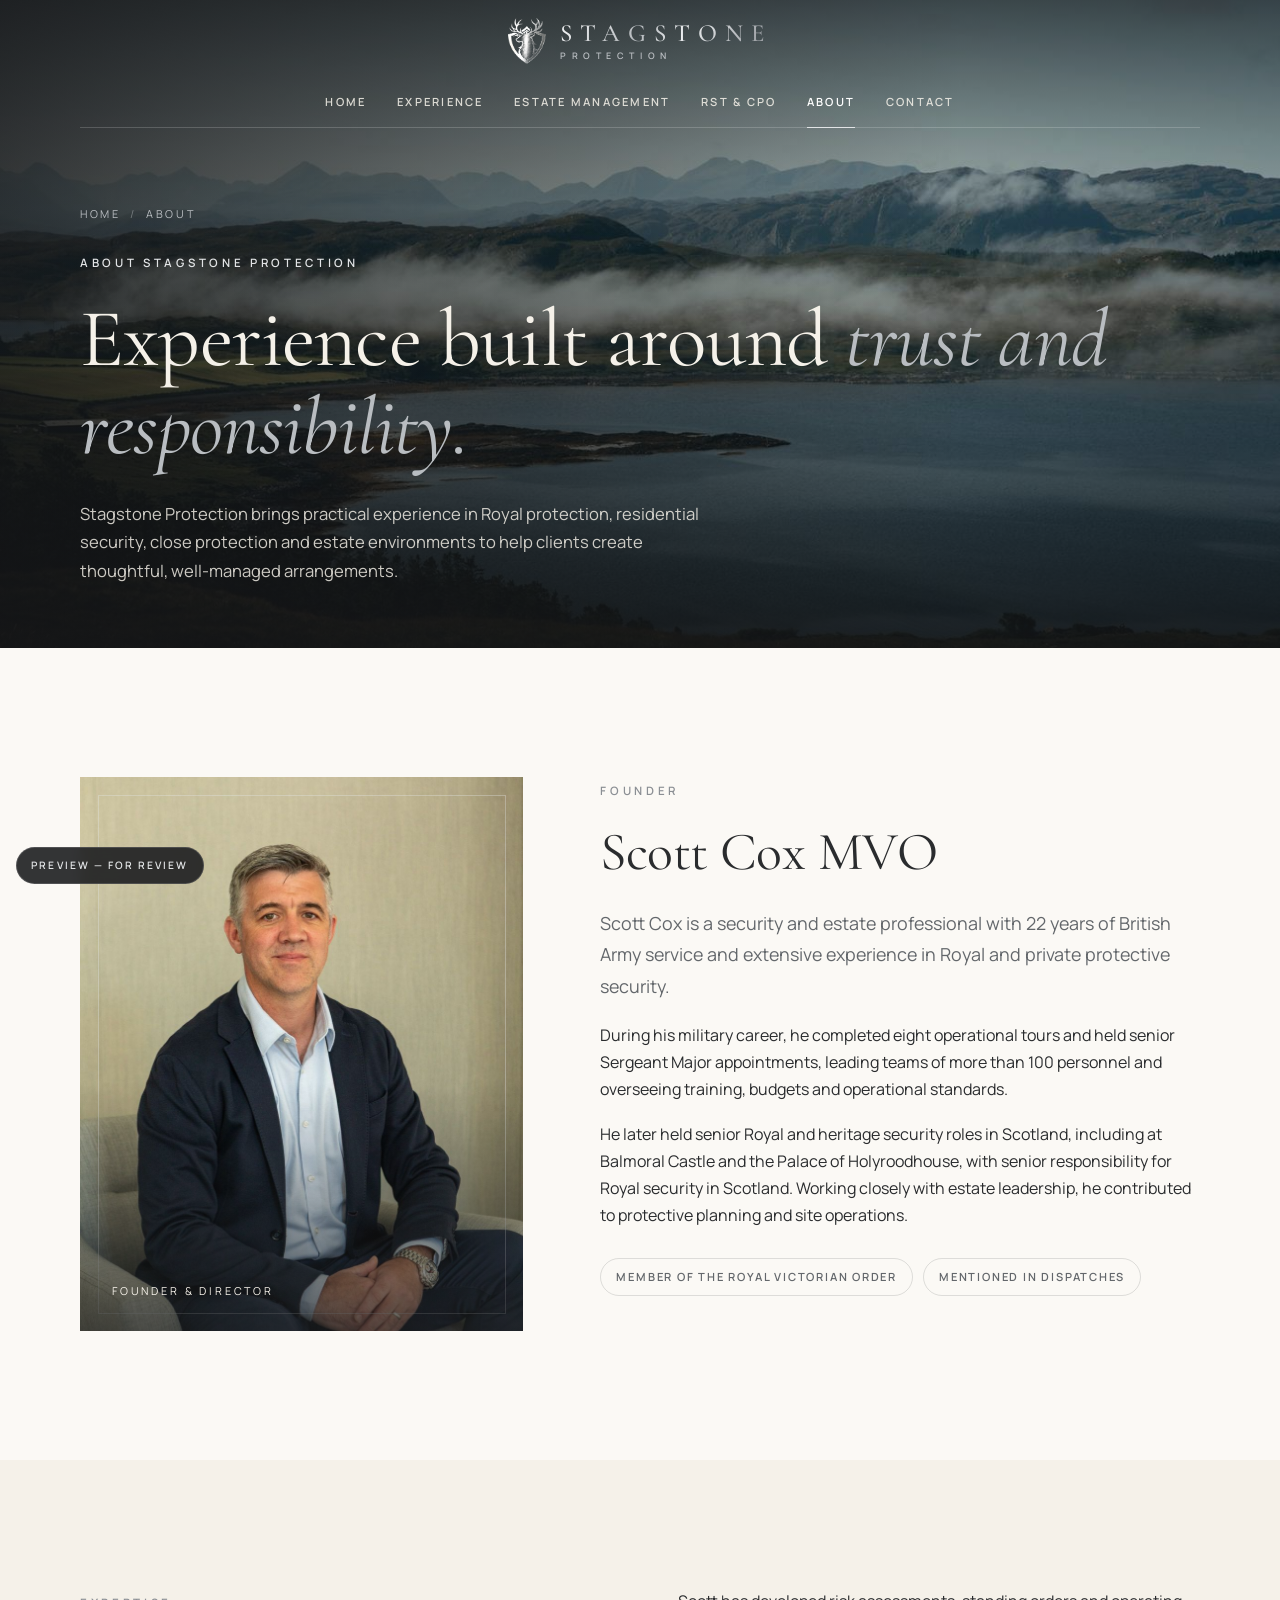
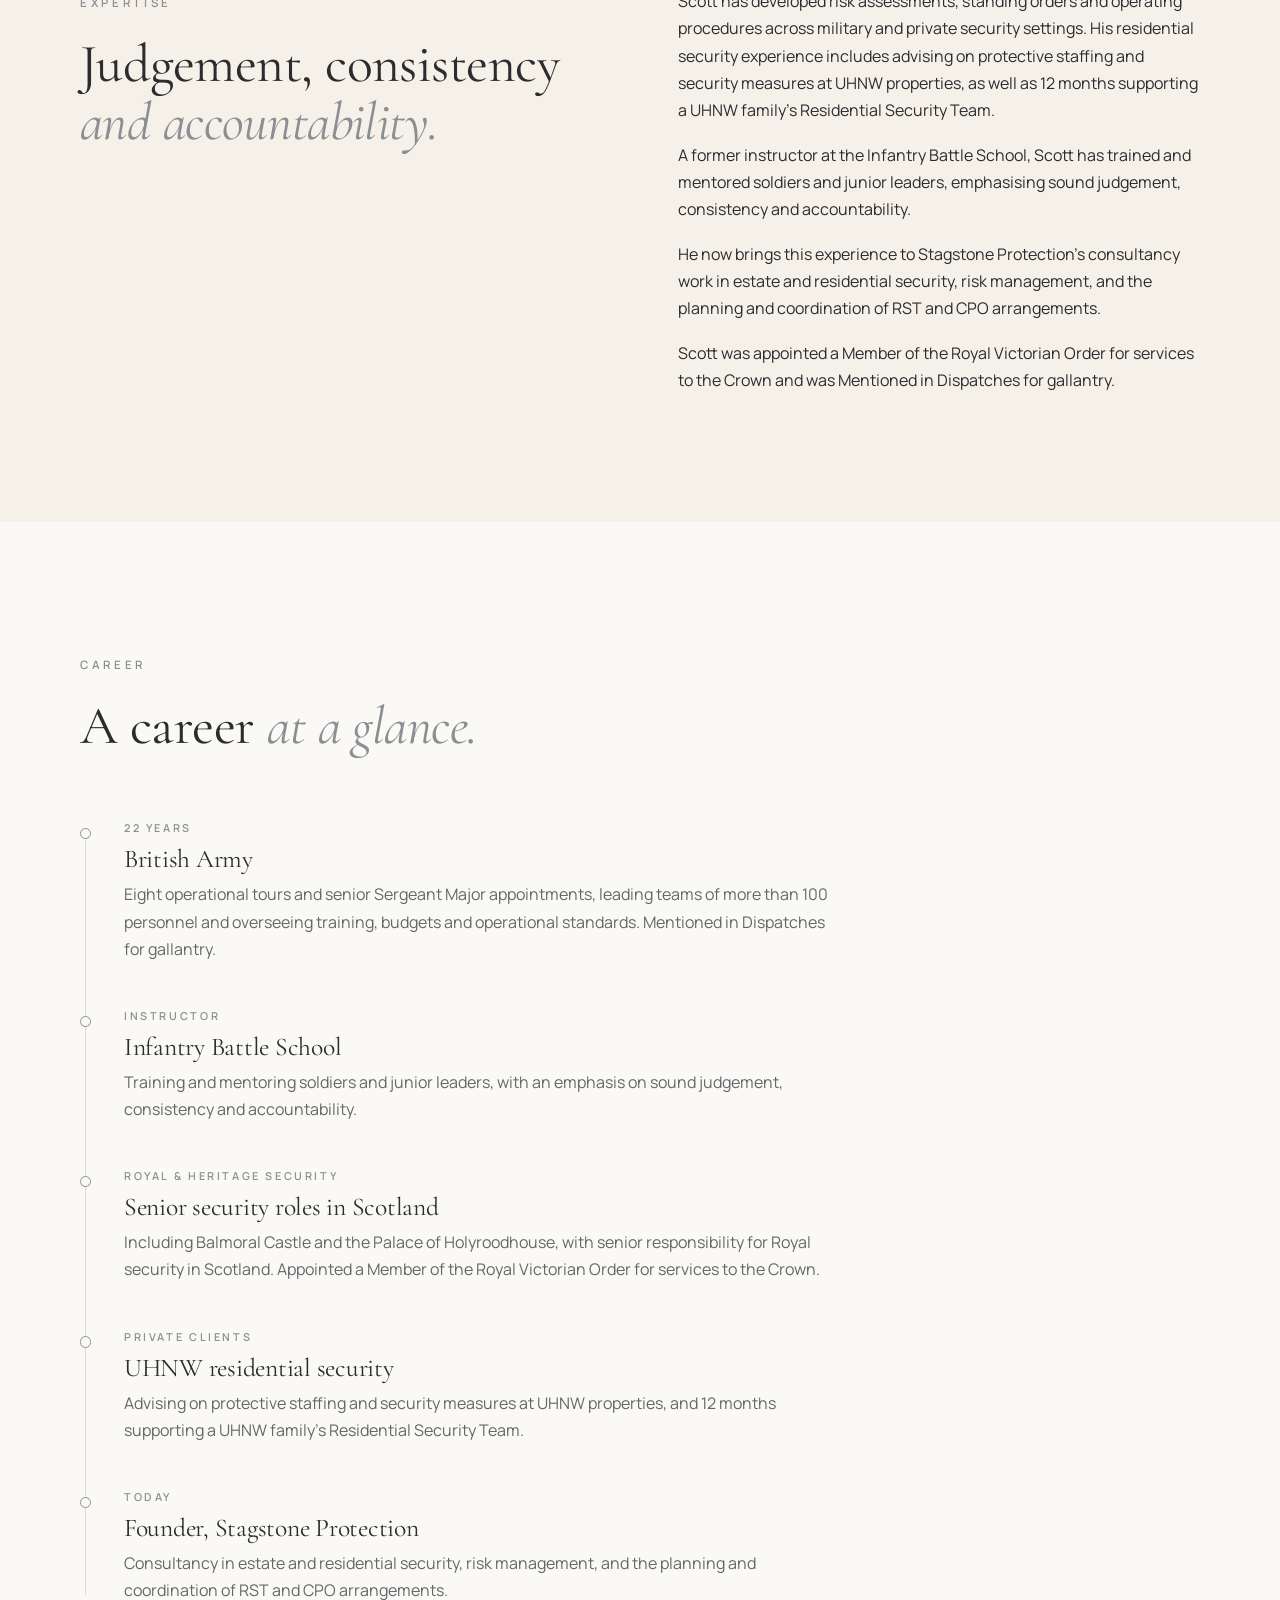
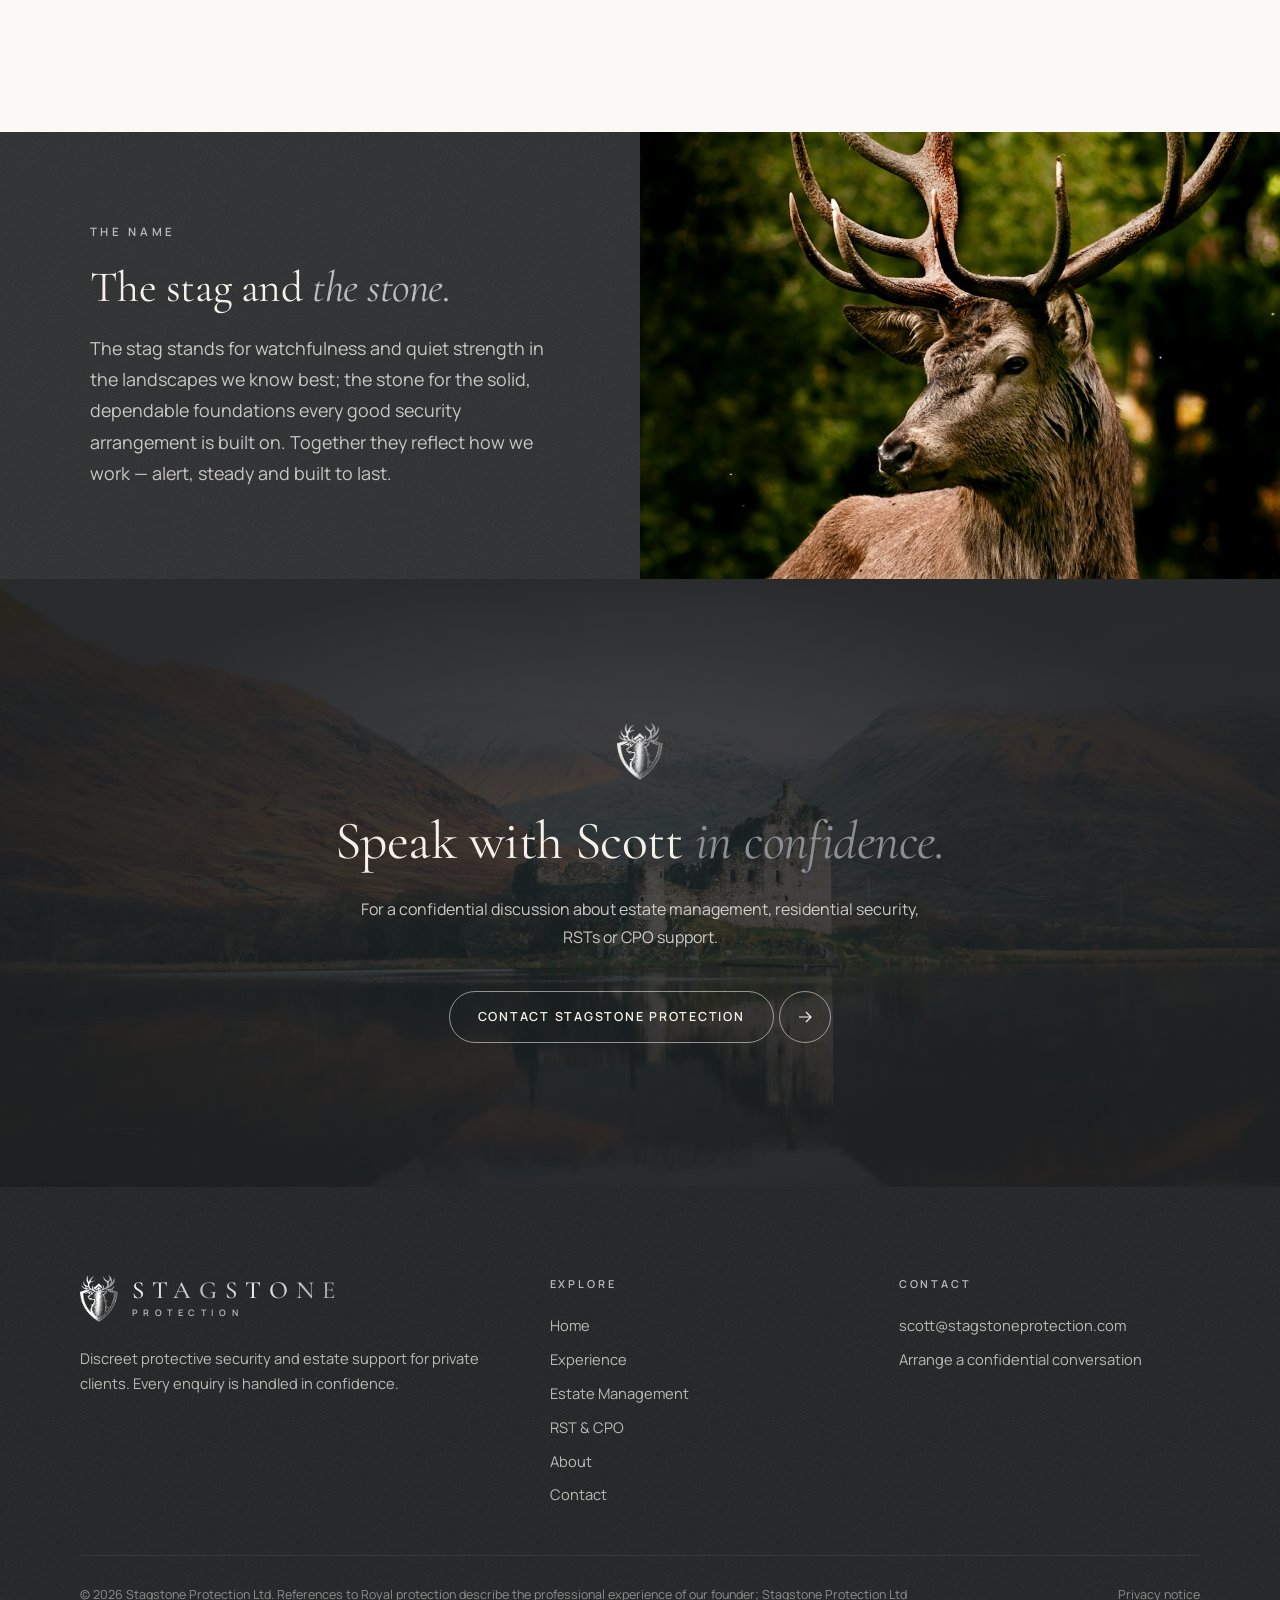
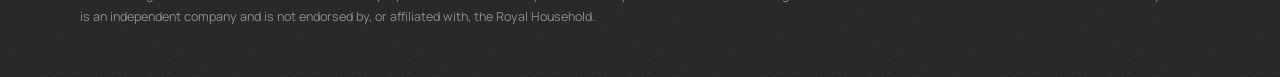
==== commit 55d06d45: "Hide phone number; real red deer stag; UK protection vehicles (Range Rover, S-Class) Co-authored-by:" ====
--- a/about/index.html
+++ b/about/index.html
@@ -104,7 +104,7 @@
   <!-- THE NAME -->
   <section aria-labelledby="name-title">
     <div class="split split--reverse reveal">
-      <div class="split__media"><img src="../assets/img/stag.jpg" alt="A red deer stag standing in long grass, in black and white" width="1000" height="1436" loading="lazy"></div>
+      <div class="split__media"><img src="../assets/img/stag-red-deer.jpg" alt="A mature red deer stag with a full head of antlers at the edge of woodland" width="1000" height="1333" loading="lazy"></div>
       <div class="split__panel split__panel--dark on-dark">
         <span class="eyebrow">The name</span>
         <h2 id="name-title">The stag and <em>the stone.</em></h2>
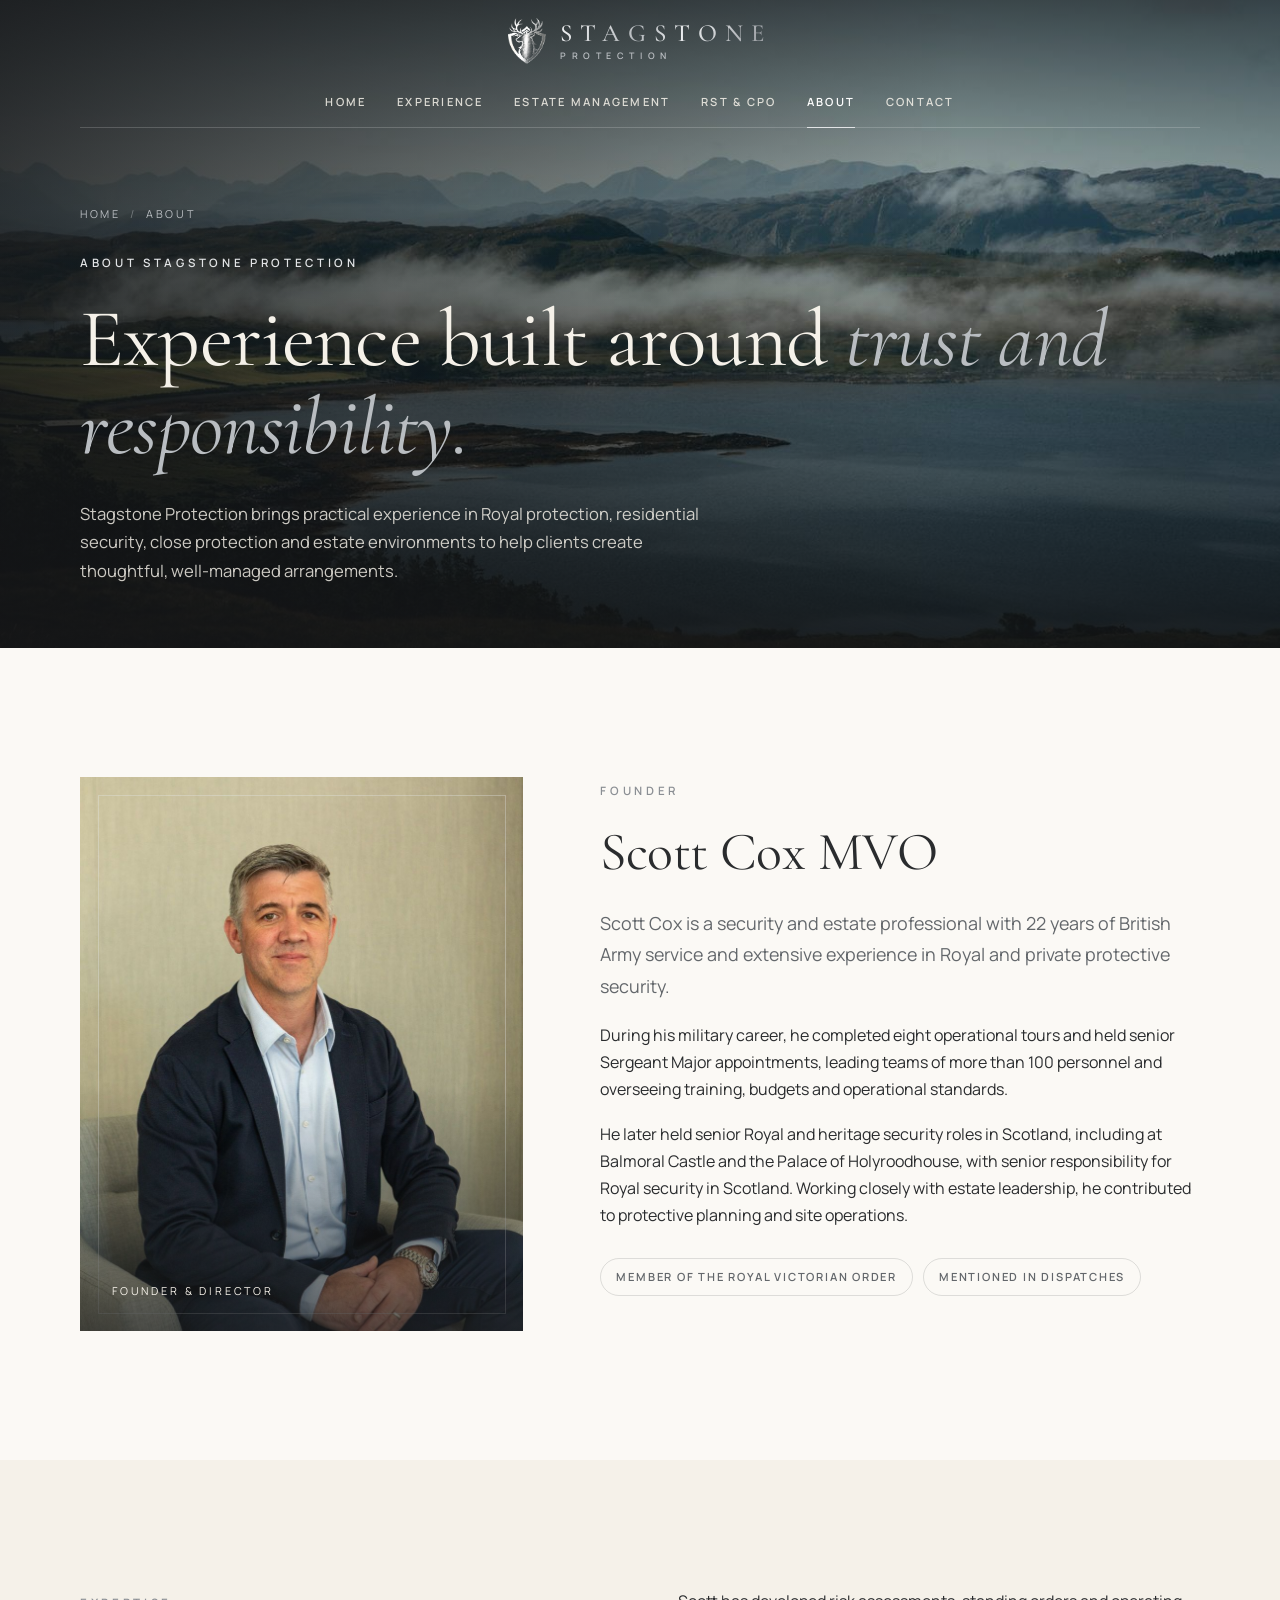
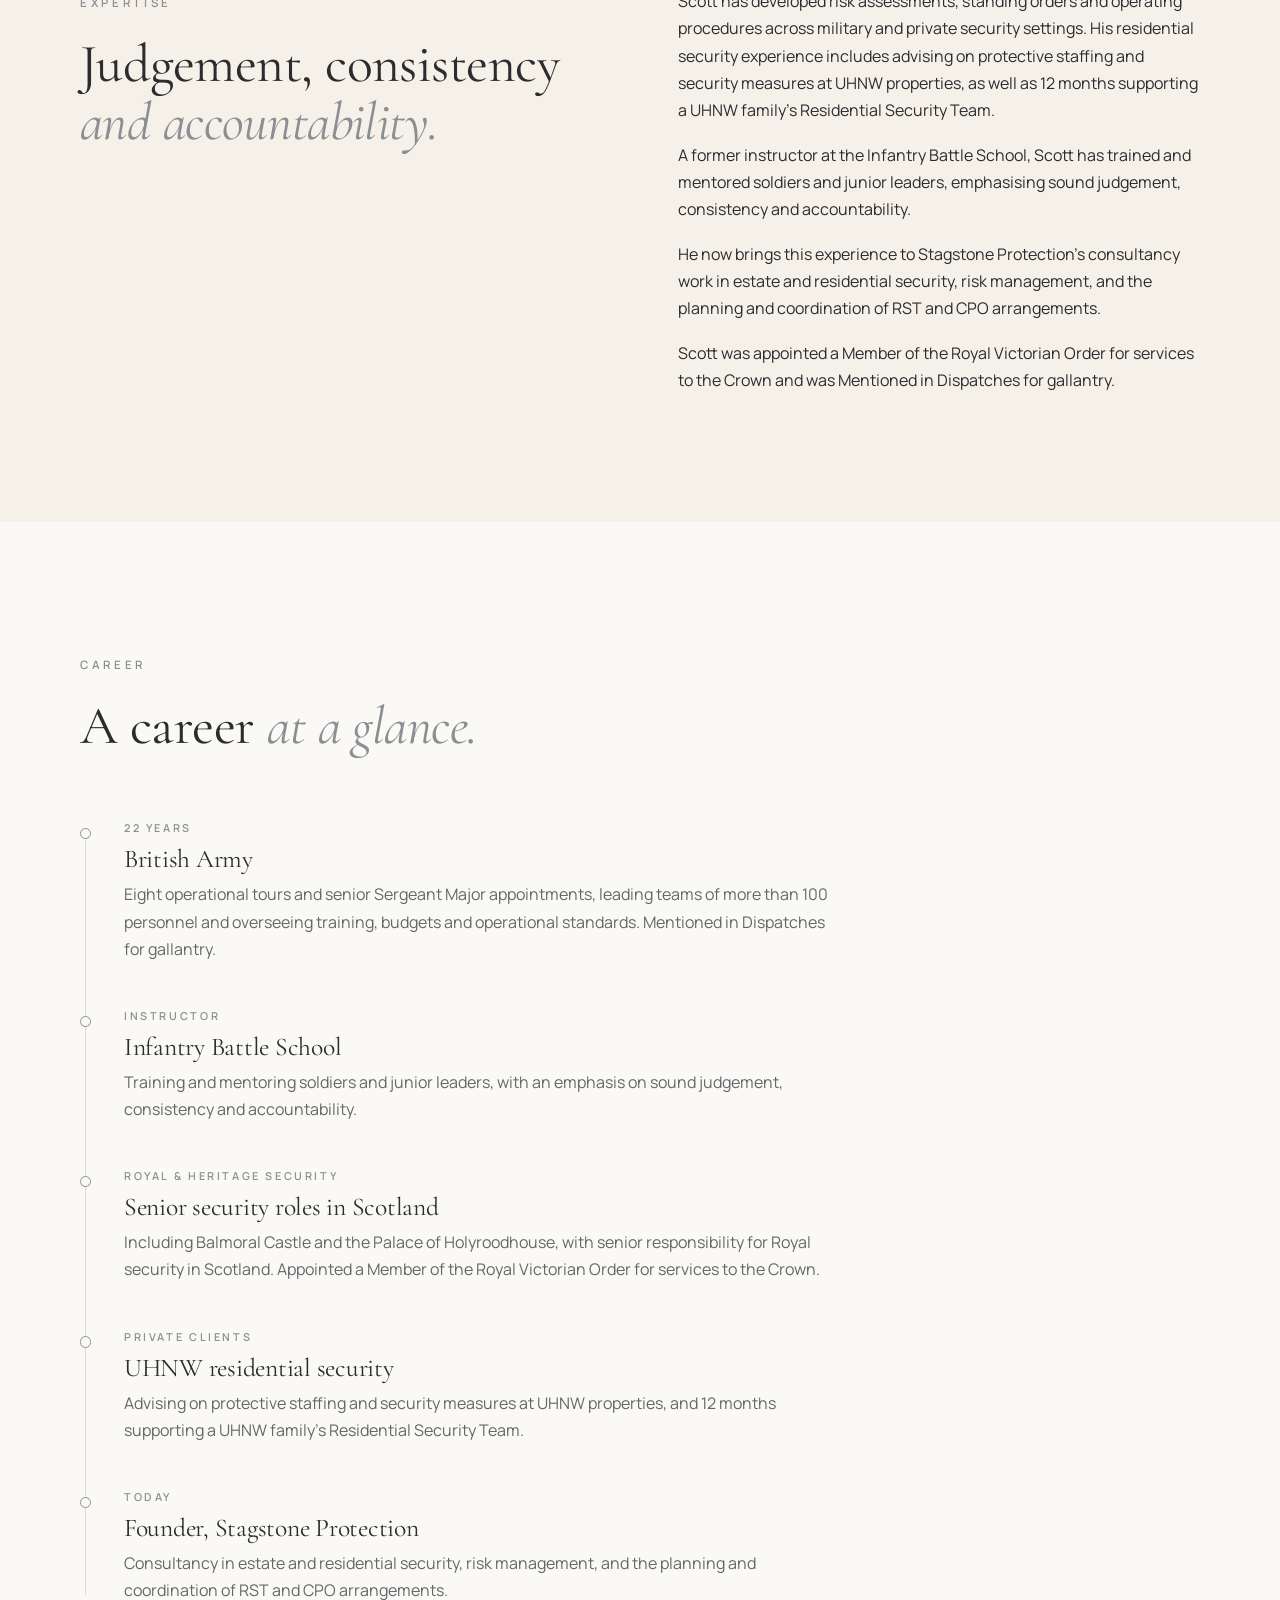
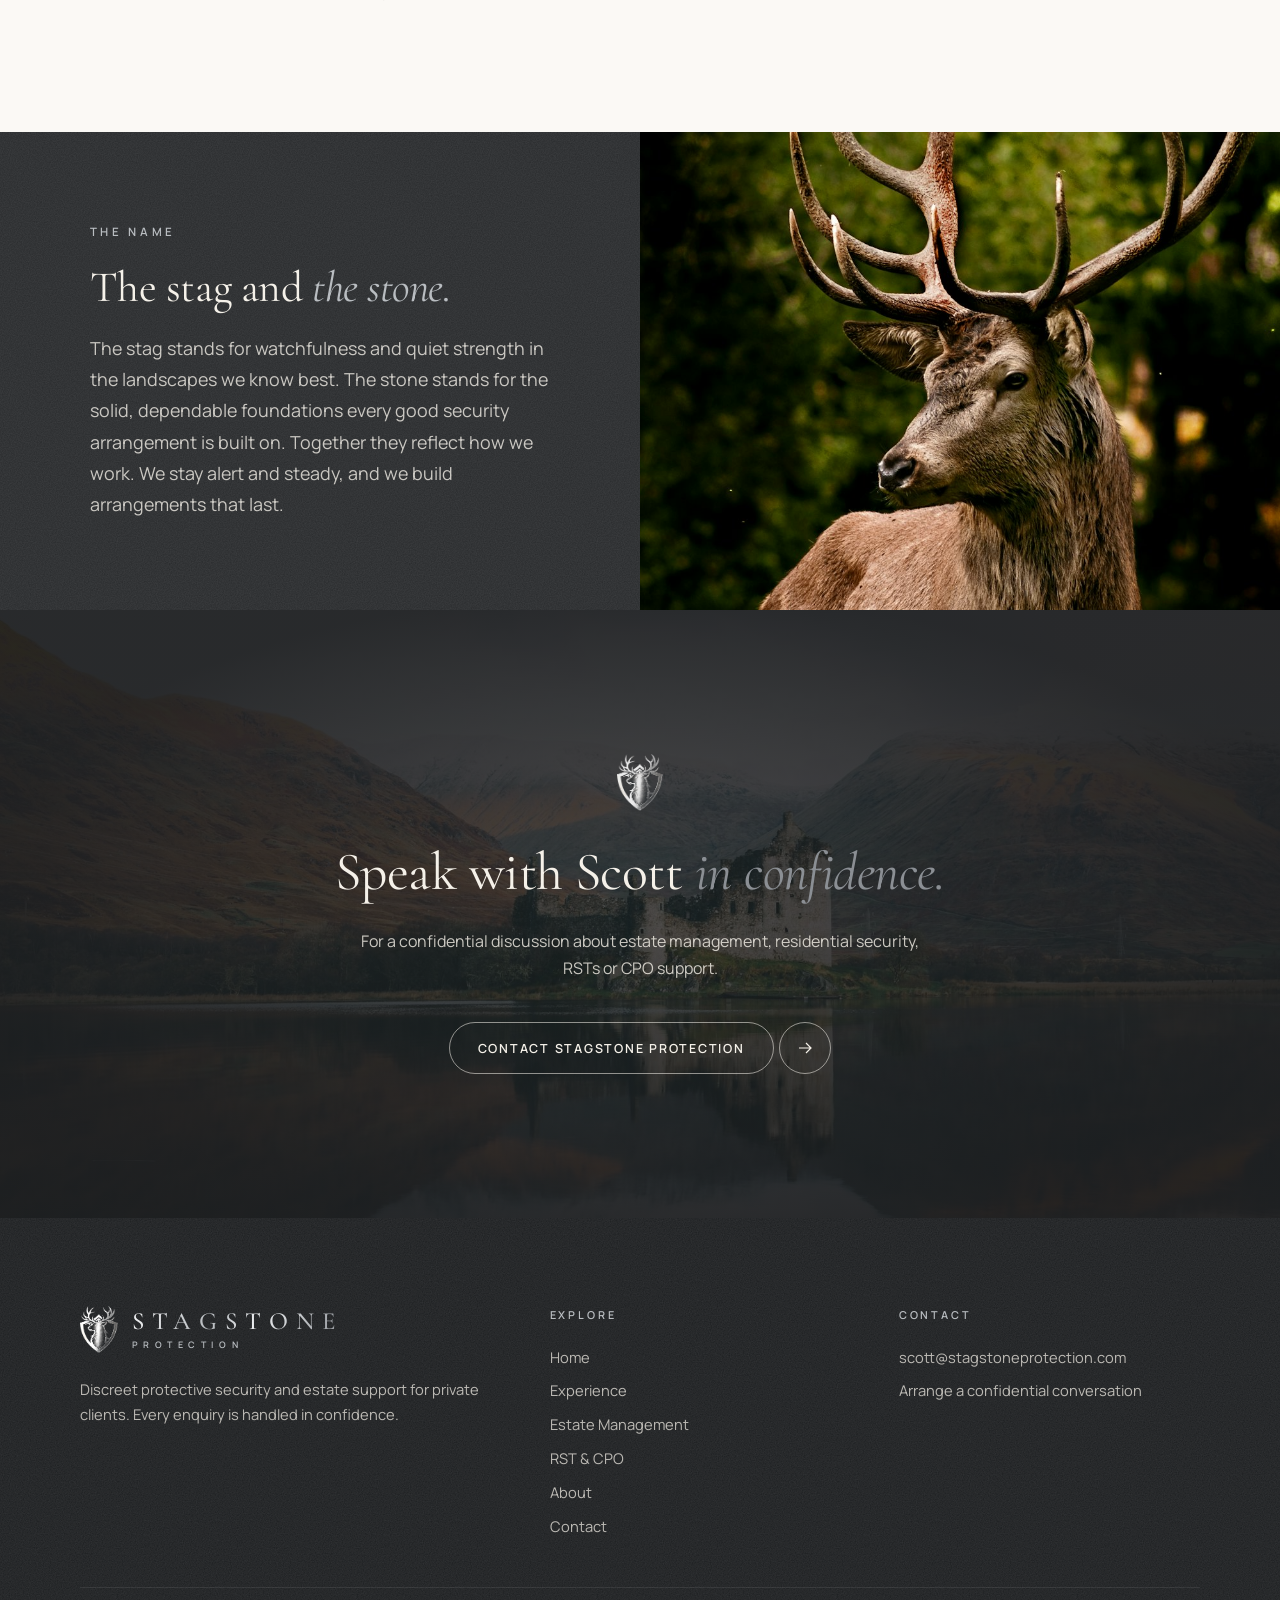
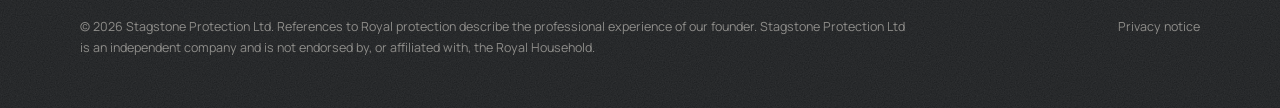
==== commit c52ace25: "Tidy copy: replace em dashes, semicolons and colons with natural sentences Co-authored-by: Copilot <" ====
--- a/about/index.html
+++ b/about/index.html
@@ -108,7 +108,7 @@
       <div class="split__panel split__panel--dark on-dark">
         <span class="eyebrow">The name</span>
         <h2 id="name-title">The stag and <em>the stone.</em></h2>
-        <p class="lead">The stag stands for watchfulness and quiet strength in the landscapes we know best; the stone for the solid, dependable foundations every good security arrangement is built on. Together they reflect how we work — alert, steady and built to last.</p>
+        <p class="lead">The stag stands for watchfulness and quiet strength in the landscapes we know best. The stone stands for the solid, dependable foundations every good security arrangement is built on. Together they reflect how we work. We stay alert and steady, and we build arrangements that last.</p>
       </div>
     </div>
   </section>
